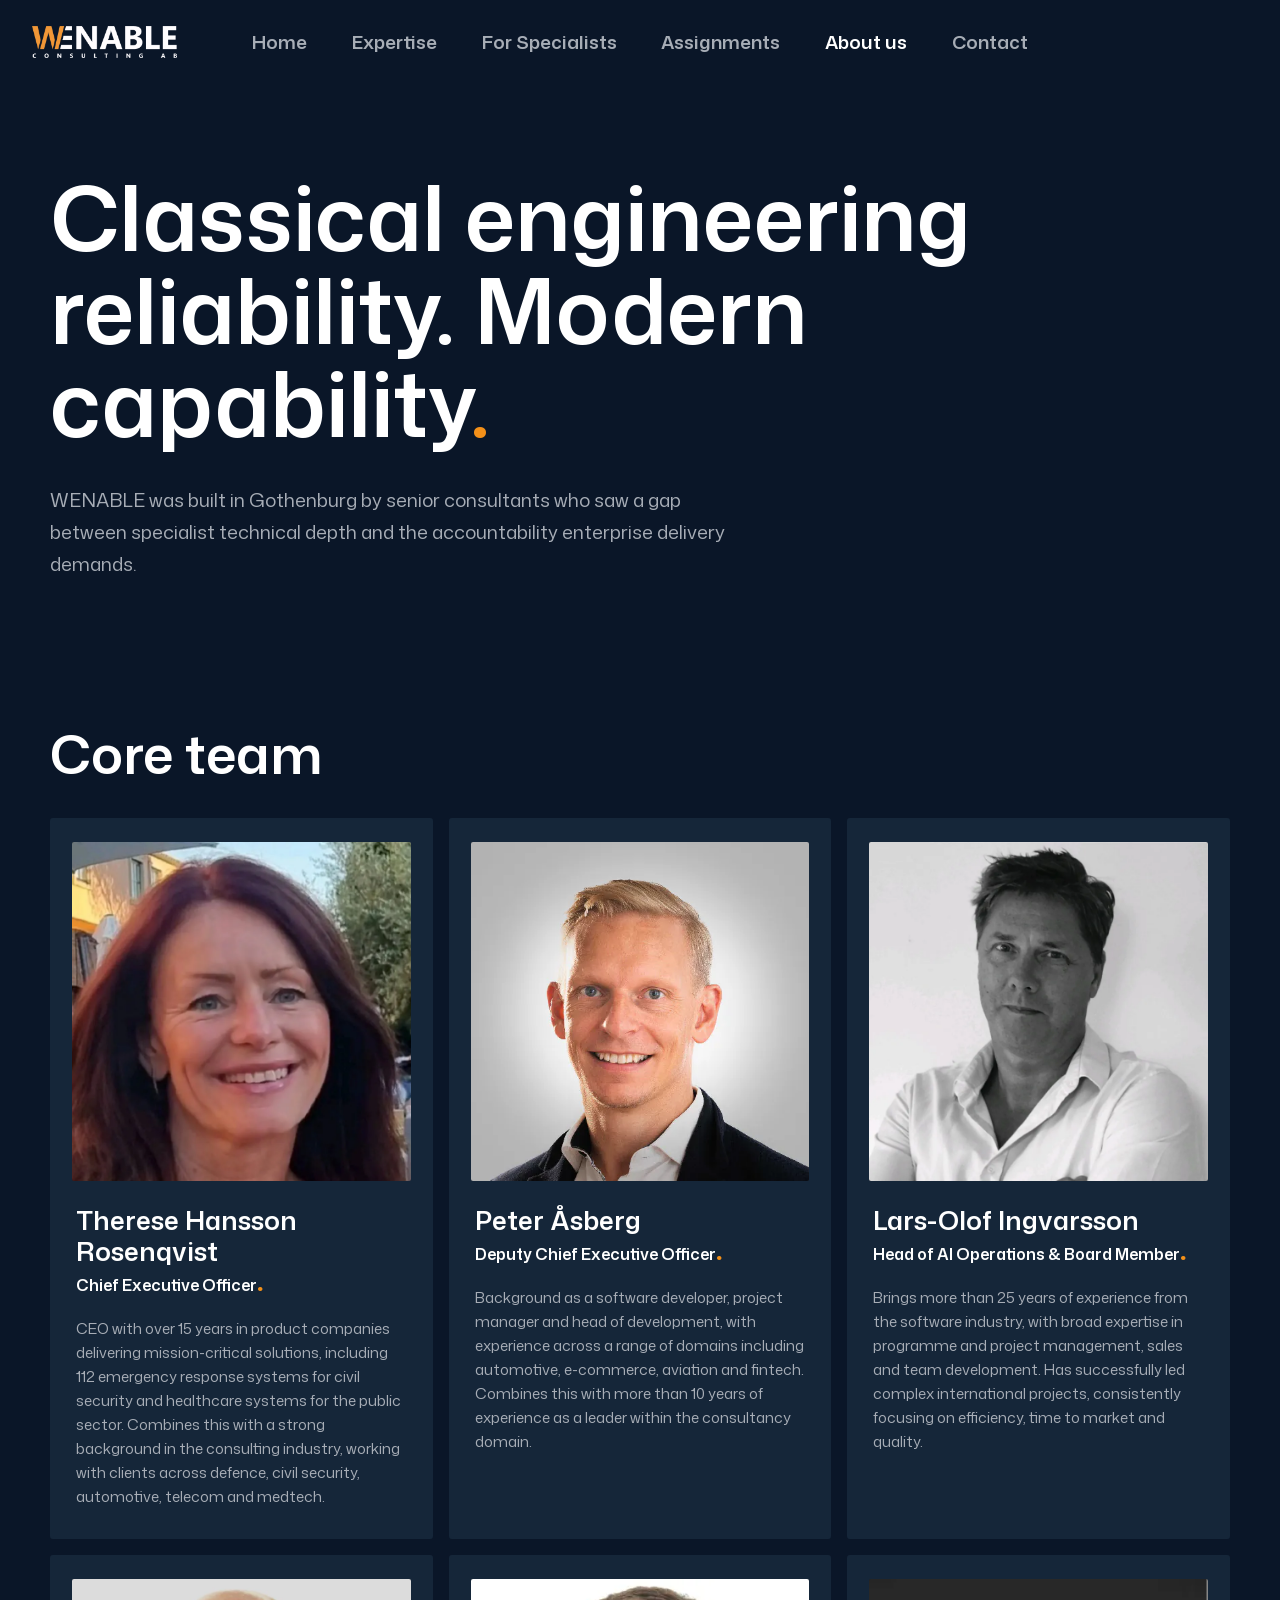
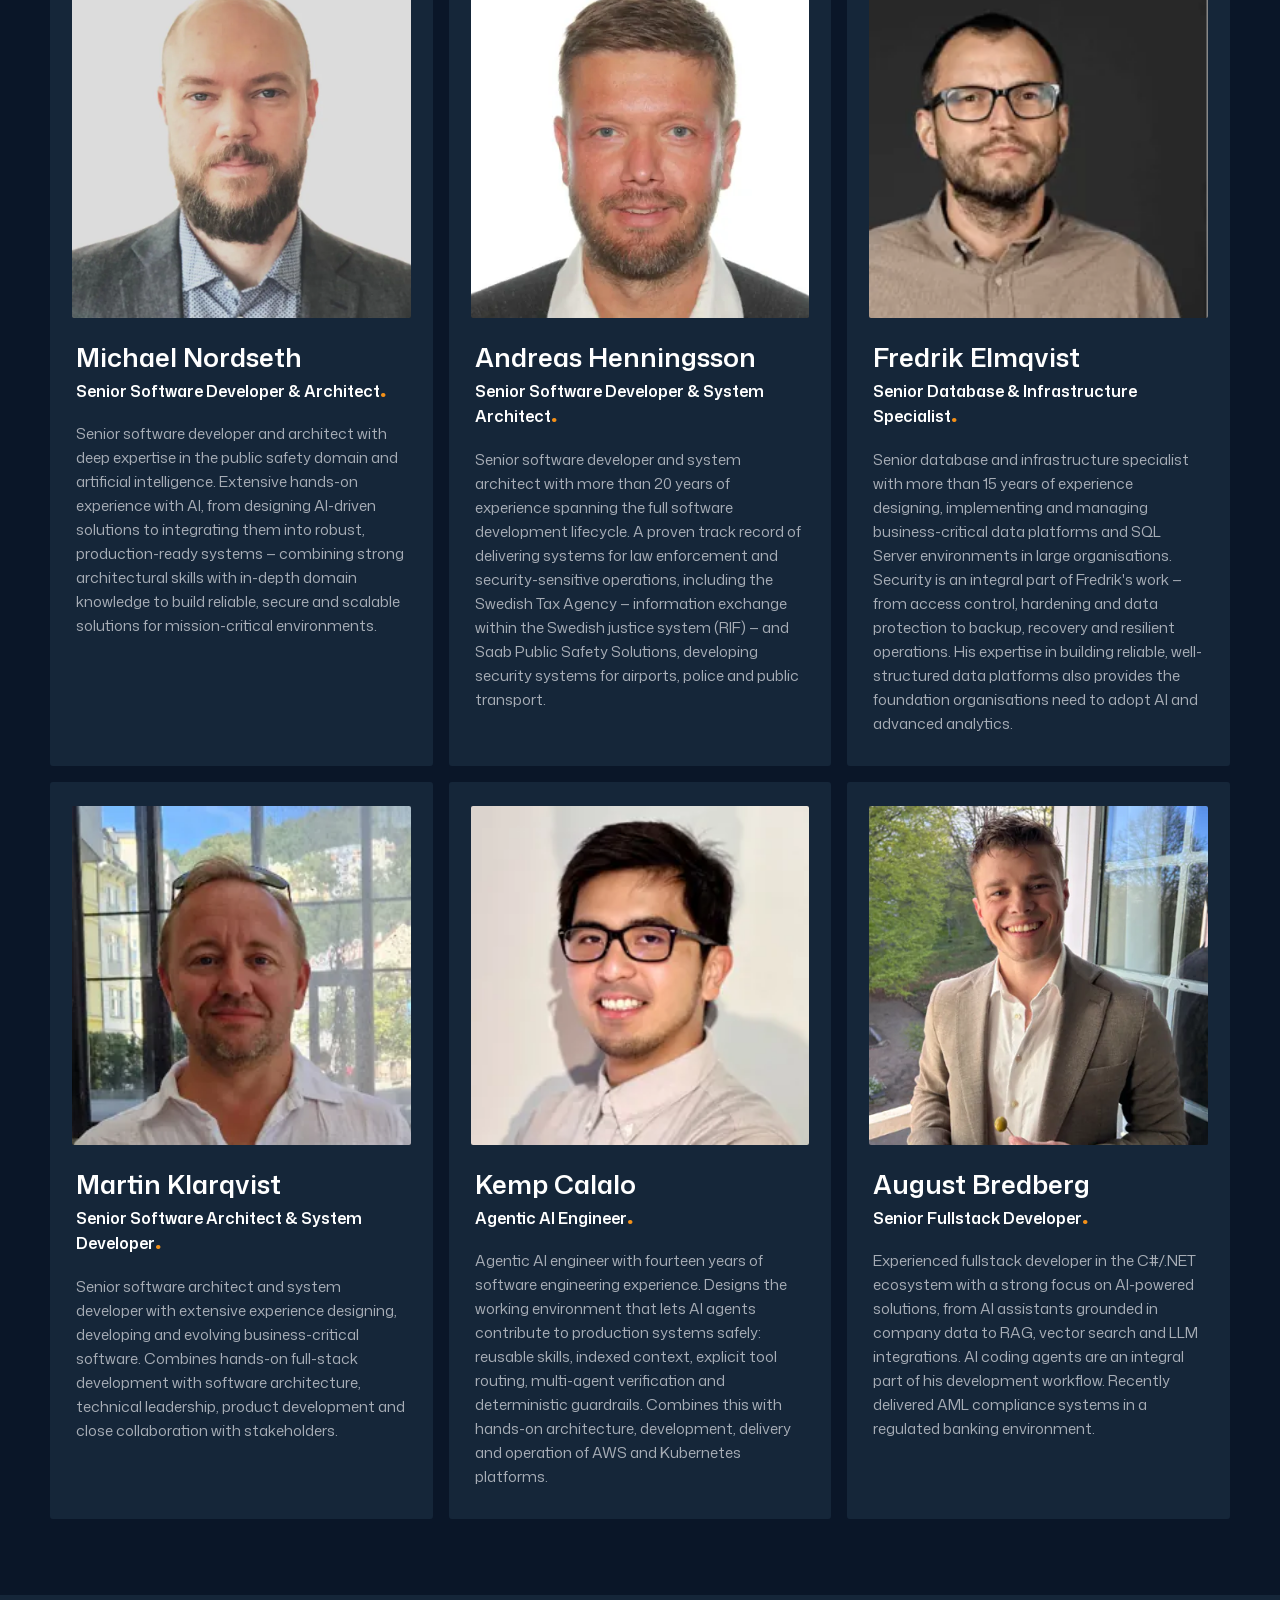
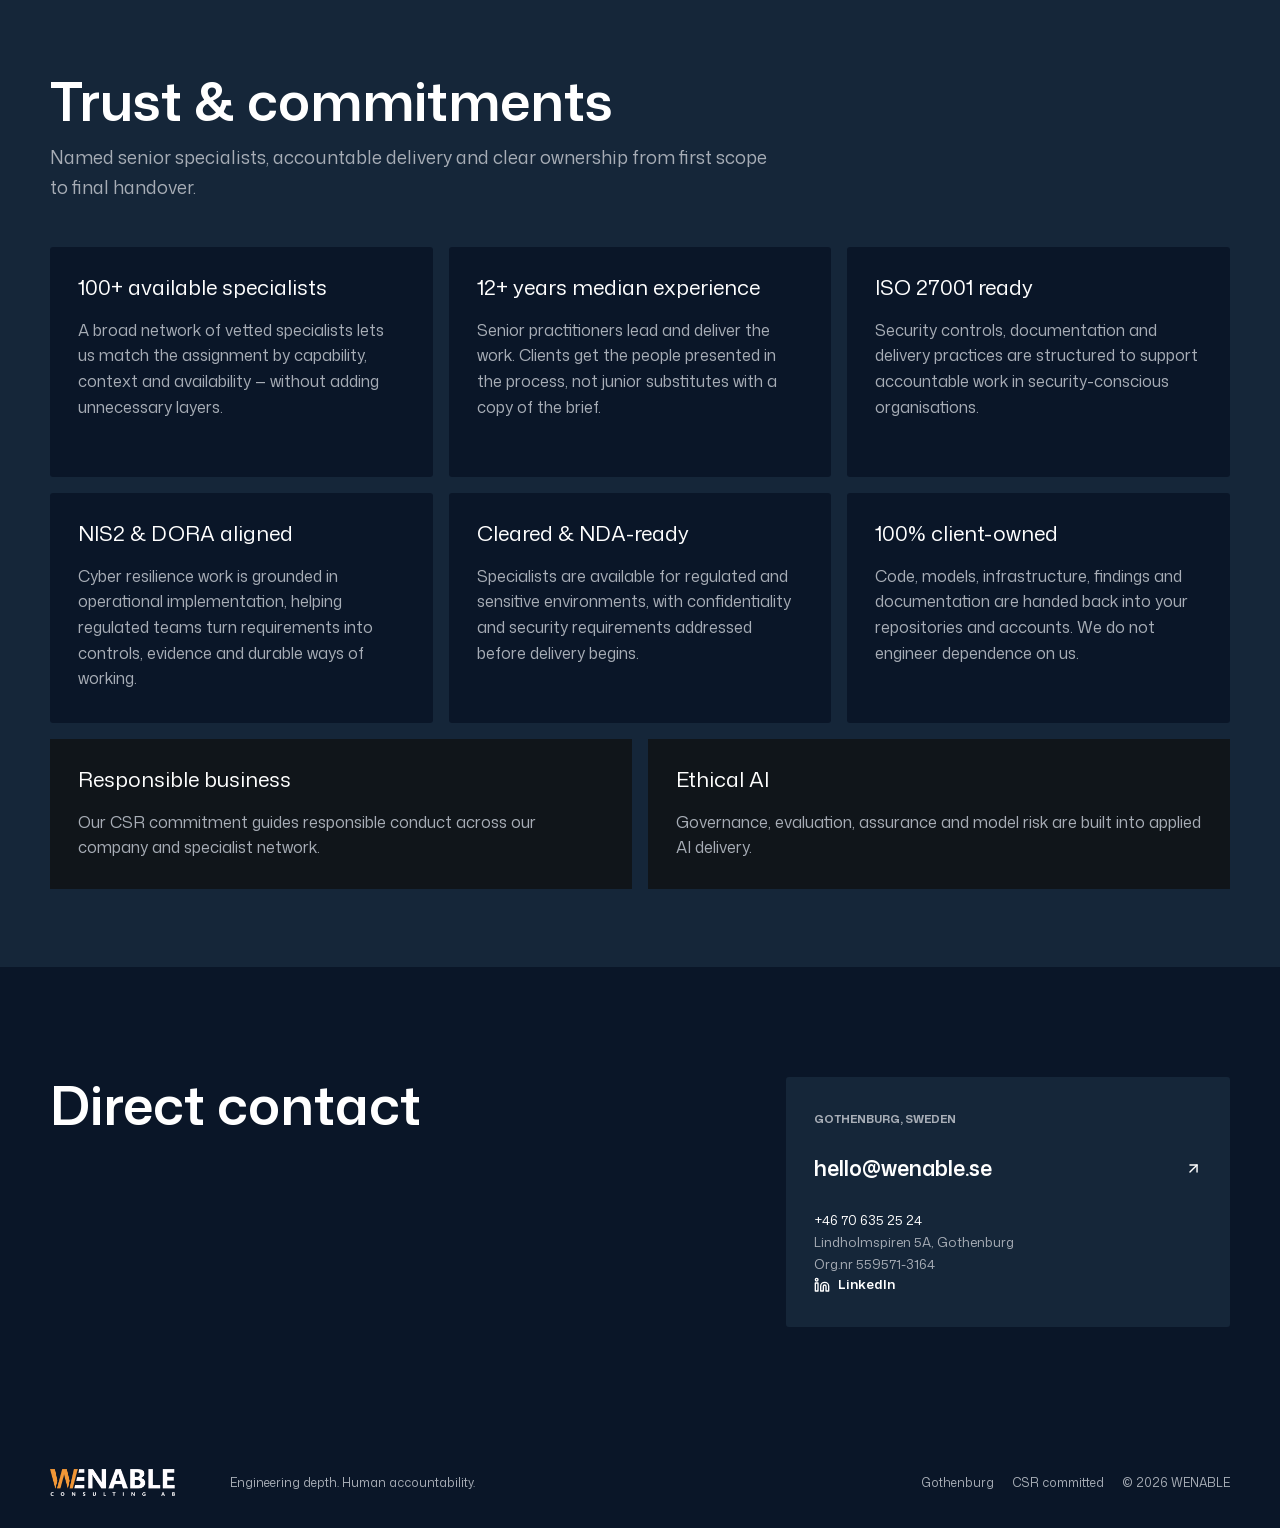
==== about.html @ 496cb8f1 "Ny design (v2): statisk HTML/CSS portad från Lovable Bygg om Lovable-designen (TanStack/React) som r" ====
<!doctype html>
<html lang="en">
  <head>
    <meta charset="utf-8" />
    <meta name="viewport" content="width=device-width, initial-scale=1" />
    <meta
      http-equiv="Content-Security-Policy"
      content="default-src 'self'; script-src 'none'; style-src 'self'; img-src 'self' data:; font-src 'self'; object-src 'none'; base-uri 'self'; form-action 'self'"
    />
    <title>About us — WENABLE Consulting</title>
    <meta
      name="description"
      content="WENABLE bridges classical engineering reliability and modern AI capability from Gothenburg."
    />
    <meta name="author" content="WENABLE Consulting" />
    <link rel="canonical" href="https://wenable.se/about.html" />
    <meta property="og:title" content="About WENABLE Consulting" />
    <meta
      property="og:description"
      content="Senior engineering backgrounds, accountable delivery and Gothenburg roots."
    />
    <meta property="og:type" content="website" />
    <meta property="og:url" content="https://wenable.se/about.html" />
    <meta property="og:image" content="https://wenable.se/assets/img/og-image.png" />
    <meta property="og:image:width" content="1200" />
    <meta property="og:image:height" content="630" />
    <meta property="og:image:alt" content="WENABLE Consulting AB logo" />
    <meta name="twitter:card" content="summary_large_image" />
    <link rel="icon" href="favicon.ico" sizes="any" />
    <link rel="icon" type="image/png" sizes="32x32" href="assets/favicon/favicon-32x32.png" />
    <link rel="icon" type="image/png" sizes="16x16" href="assets/favicon/favicon-16x16.png" />
    <link rel="apple-touch-icon" href="assets/favicon/apple-touch-icon.png" />
    <link rel="manifest" href="assets/favicon/site.webmanifest" />
    <link rel="stylesheet" href="assets/v2.css" />
  </head>
  <body>
    <header class="site-header">
      <div class="site-header-inner">
        <a href="index.html" class="brand-link" aria-label="WENABLE home">
          <img src="assets/img/wenablelogo.webp" alt="WENABLE Consulting" class="brand-logo-full" />
          <img
            src="assets/img/wenable-mark.webp"
            alt="WENABLE Consulting"
            class="brand-logo-mark"
          />
        </a>
        <nav class="desktop-nav" aria-label="Primary navigation">
          <a class="nav-link" href="index.html">Home</a>
          <a class="nav-link" href="expertise.html">Expertise</a>
          <a class="nav-link" href="for-specialists.html">For Specialists</a>
          <a class="nav-link" href="assignments.html">Assignments</a>
          <a class="nav-link active" href="about.html" aria-current="page">About us</a>
          <a class="nav-link" href="#contact">Contact</a>
        </nav>
        <button class="menu-button" type="button" popovertarget="mobile-nav" aria-label="Menu">
          <svg class="i i-open" width="24" height="24" aria-hidden="true">
            <use href="assets/icons.svg#menu" /></svg
          ><svg class="i i-close" width="24" height="24" aria-hidden="true">
            <use href="assets/icons.svg#x" />
          </svg>
        </button>
      </div>
      <nav id="mobile-nav" class="mobile-nav" popover aria-label="Mobile navigation">
        <a href="index.html">Home</a>
        <a href="expertise.html">Expertise</a>
        <a href="for-specialists.html">For Specialists</a>
        <a href="assignments.html">Assignments</a>
        <a href="about.html" aria-current="page">About us</a>
        <a href="#contact">Contact</a>
      </nav>
    </header>
    <main>
      <section class="page-intro section-shell">
        <div class="title-wrap">
          <h1>
            Classical engineering reliability. Modern capability<span class="page-title-period"
              >.</span
            >
          </h1>
        </div>
        <div class="intro-copy">
          <p>
            WENABLE was built in Gothenburg by senior consultants who saw a gap between specialist
            technical depth and the accountability enterprise delivery demands.
          </p>
        </div>
      </section>
      <section class="section-shell content-section">
        <div class="section-heading">
          <div class="title-wrap"><h2>Core team</h2></div>
        </div>
        <div class="team-grid">
          <article class="team-card profile-card">
            <img
              class="profile-photo"
              src="assets/img/team/therese.webp"
              alt="Portrait of Therese Hansson Rosenqvist"
              loading="lazy"
            />
            <h3>Therese Hansson Rosenqvist</h3>
            <p class="profile-title">
              Chief Executive Officer<span class="profile-title-period" aria-hidden="true">.</span>
            </p>
            <p class="profile-bio">
              CEO with over 15 years in product companies delivering mission-critical solutions,
              including 112 emergency response systems for civil security and healthcare systems for
              the public sector. Combines this with a strong background in the consulting industry,
              working with clients across defence, civil security, automotive, telecom and medtech.
            </p>
          </article>
          <article class="team-card profile-card">
            <img
              class="profile-photo"
              src="assets/img/team/peter.webp"
              alt="Portrait of Peter Åsberg"
              loading="lazy"
            />
            <h3>Peter Åsberg</h3>
            <p class="profile-title">
              Deputy Chief Executive Officer<span class="profile-title-period" aria-hidden="true"
                >.</span
              >
            </p>
            <p class="profile-bio">
              Background as a software developer, project manager and head of development, with
              experience across a range of domains including automotive, e-commerce, aviation and
              fintech. Combines this with more than 10 years of experience as a leader within the
              consultancy domain.
            </p>
          </article>
          <article class="team-card profile-card">
            <img
              class="profile-photo"
              src="assets/img/team/lars-olof.webp"
              alt="Portrait of Lars-Olof Ingvarsson"
              loading="lazy"
            />
            <h3>Lars-Olof Ingvarsson</h3>
            <p class="profile-title">
              Head of AI Operations &amp; Board Member<span
                class="profile-title-period"
                aria-hidden="true"
                >.</span
              >
            </p>
            <p class="profile-bio">
              Brings more than 25 years of experience from the software industry, with broad
              expertise in programme and project management, sales and team development. Has
              successfully led complex international projects, consistently focusing on efficiency,
              time to market and quality.
            </p>
          </article>
          <article class="team-card profile-card">
            <img
              class="profile-photo"
              src="assets/img/team/michael.webp"
              alt="Portrait of Michael Nordseth"
              loading="lazy"
            />
            <h3>Michael Nordseth</h3>
            <p class="profile-title">
              Senior Software Developer &amp; Architect<span
                class="profile-title-period"
                aria-hidden="true"
                >.</span
              >
            </p>
            <p class="profile-bio">
              Senior software developer and architect with deep expertise in the public safety
              domain and artificial intelligence. Extensive hands-on experience with AI, from
              designing AI-driven solutions to integrating them into robust, production-ready
              systems — combining strong architectural skills with in-depth domain knowledge to
              build reliable, secure and scalable solutions for mission-critical environments.
            </p>
          </article>
          <article class="team-card profile-card">
            <img
              class="profile-photo"
              src="assets/img/team/andreas.webp"
              alt="Portrait of Andreas Henningsson"
              loading="lazy"
            />
            <h3>Andreas Henningsson</h3>
            <p class="profile-title">
              Senior Software Developer &amp; System Architect<span
                class="profile-title-period"
                aria-hidden="true"
                >.</span
              >
            </p>
            <p class="profile-bio">
              Senior software developer and system architect with more than 20 years of experience
              spanning the full software development lifecycle. A proven track record of delivering
              systems for law enforcement and security-sensitive operations, including the Swedish
              Tax Agency — information exchange within the Swedish justice system (RIF) — and Saab
              Public Safety Solutions, developing security systems for airports, police and public
              transport.
            </p>
          </article>
          <article class="team-card profile-card">
            <img
              class="profile-photo"
              src="assets/img/team/fredrik.webp"
              alt="Portrait of Fredrik Elmqvist"
              loading="lazy"
            />
            <h3>Fredrik Elmqvist</h3>
            <p class="profile-title">
              Senior Database &amp; Infrastructure Specialist<span
                class="profile-title-period"
                aria-hidden="true"
                >.</span
              >
            </p>
            <p class="profile-bio">
              Senior database and infrastructure specialist with more than 15 years of experience
              designing, implementing and managing business-critical data platforms and SQL Server
              environments in large organisations. Security is an integral part of Fredrik's work —
              from access control, hardening and data protection to backup, recovery and resilient
              operations. His expertise in building reliable, well-structured data platforms also
              provides the foundation organisations need to adopt AI and advanced analytics.
            </p>
          </article>
          <article class="team-card profile-card">
            <img
              class="profile-photo"
              src="assets/img/team/martin.webp"
              alt="Portrait of Martin Klarqvist"
              loading="lazy"
            />
            <h3>Martin Klarqvist</h3>
            <p class="profile-title">
              Senior Software Architect &amp; System Developer<span
                class="profile-title-period"
                aria-hidden="true"
                >.</span
              >
            </p>
            <p class="profile-bio">
              Senior software architect and system developer with extensive experience designing,
              developing and evolving business-critical software. Combines hands-on full-stack
              development with software architecture, technical leadership, product development and
              close collaboration with stakeholders.
            </p>
          </article>
          <article class="team-card profile-card">
            <img
              class="profile-photo"
              src="assets/img/team/kemp.webp"
              alt="Portrait of Kemp Calalo"
              loading="lazy"
            />
            <h3>Kemp Calalo</h3>
            <p class="profile-title">
              Agentic AI Engineer<span class="profile-title-period" aria-hidden="true">.</span>
            </p>
            <p class="profile-bio">
              Agentic AI engineer with fourteen years of software engineering experience. Designs
              the working environment that lets AI agents contribute to production systems safely:
              reusable skills, indexed context, explicit tool routing, multi-agent verification and
              deterministic guardrails. Combines this with hands-on architecture, development,
              delivery and operation of AWS and Kubernetes platforms.
            </p>
          </article>
          <article class="team-card profile-card">
            <img
              class="profile-photo"
              src="assets/img/team/august.webp"
              alt="Portrait of August Bredberg"
              loading="lazy"
            />
            <h3>August Bredberg</h3>
            <p class="profile-title">
              Senior Fullstack Developer<span class="profile-title-period" aria-hidden="true"
                >.</span
              >
            </p>
            <p class="profile-bio">
              Experienced fullstack developer in the C#/.NET ecosystem with a strong focus on
              AI-powered solutions, from AI assistants grounded in company data to RAG, vector
              search and LLM integrations. AI coding agents are an integral part of his development
              workflow. Recently delivered AML compliance systems in a regulated banking
              environment.
            </p>
          </article>
        </div>
      </section>
      <section id="trust" class="governance-band">
        <div class="section-shell">
          <div class="section-heading">
            <div class="title-wrap"><h2>Trust &amp; commitments</h2></div>
          </div>
          <p class="trust-intro">
            Named senior specialists, accountable delivery and clear ownership from first scope to
            final handover.
          </p>
          <div class="governance-grid trust-grid">
            <article>
              <h3>100+ available specialists</h3>
              <p>
                A broad network of vetted specialists lets us match the assignment by capability,
                context and availability — without adding unnecessary layers.
              </p>
            </article>
            <article>
              <h3>12+ years median experience</h3>
              <p>
                Senior practitioners lead and deliver the work. Clients get the people presented in
                the process, not junior substitutes with a copy of the brief.
              </p>
            </article>
            <article>
              <h3>ISO 27001 ready</h3>
              <p>
                Security controls, documentation and delivery practices are structured to support
                accountable work in security-conscious organisations.
              </p>
            </article>
            <article>
              <h3>NIS2 &amp; DORA aligned</h3>
              <p>
                Cyber resilience work is grounded in operational implementation, helping regulated
                teams turn requirements into controls, evidence and durable ways of working.
              </p>
            </article>
            <article>
              <h3>Cleared &amp; NDA-ready</h3>
              <p>
                Specialists are available for regulated and sensitive environments, with
                confidentiality and security requirements addressed before delivery begins.
              </p>
            </article>
            <article>
              <h3>100% client-owned</h3>
              <p>
                Code, models, infrastructure, findings and documentation are handed back into your
                repositories and accounts. We do not engineer dependence on us.
              </p>
            </article>
          </div>
          <div class="commitment-strip">
            <div>
              <h3>Responsible business</h3>
              <p>
                Our CSR commitment guides responsible conduct across our company and specialist
                network.
              </p>
            </div>
            <div>
              <h3>Ethical AI</h3>
              <p>
                Governance, evaluation, assurance and model risk are built into applied AI delivery.
              </p>
            </div>
          </div>
        </div>
      </section>
    </main>
    <section id="contact" class="contact-section">
      <div class="section-shell contact-grid">
        <div><h2>Direct contact</h2></div>
        <div class="contact-card">
          <span>Gothenburg, Sweden</span>
          <a href="mailto:hello@wenable.se"
            >hello@wenable.se
            <svg class="i" width="17" height="17" aria-hidden="true">
              <use href="assets/icons.svg#arrow-up-right" /></svg
          ></a>
          <p class="contact-meta">
            <a href="tel:+46706352524">+46 70 635 25 24</a><br />Lindholmspiren 5A, Gothenburg<br />Org.nr
            559571-3164
          </p>
          <a
            class="linkedin-link"
            href="https://www.linkedin.com/company/wenable-consulting-ab/"
            target="_blank"
            rel="noreferrer"
            ><svg class="i" width="16" height="16" aria-hidden="true">
              <use href="assets/icons.svg#linkedin" />
            </svg>
            LinkedIn</a
          >
        </div>
      </div>
    </section>
    <footer class="site-footer">
      <div class="section-shell footer-inner">
        <img src="assets/img/wenablelogo.webp" alt="WENABLE Consulting" />
        <p>Engineering depth. Human accountability.</p>
        <div><span>Gothenburg</span><span>CSR committed</span><span>© 2026 WENABLE</span></div>
      </div>
    </footer>
  </body>
</html>
---- assets/v2.css ----
/* WENABLE v2 — static port of the Lovable design.
   Plain CSS, no build step. Interactive parts use HTML (details, radio, popover)
   and CSS (keyframes, scroll-driven animations) instead of JavaScript. */

/* Self-hosted Mona Sans: the same files Google Fonts serves (monasans v4), so text renders
   exactly as in the Lovable version. Licence: assets/fonts/OFL.txt (SIL Open Font License 1.1). */
@font-face {
  font-family: "Mona Sans";
  src: url("fonts/mona-sans-latin-ext.woff2") format("woff2");
  font-weight: 400 700;
  font-style: normal;
  font-stretch: 100%;
  font-display: swap;
  unicode-range: U+0100-02BA, U+02BD-02C5, U+02C7-02CC, U+02CE-02D7, U+02DD-02FF, U+0304, U+0308, U+0329, U+1D00-1DBF, U+1E00-1E9F, U+1EF2-1EFF, U+2020, U+20A0-20AB, U+20AD-20C4, U+2113, U+2C60-2C7F, U+A720-A7FF;
}
@font-face {
  font-family: "Mona Sans";
  src: url("fonts/mona-sans-latin.woff2") format("woff2");
  font-weight: 400 700;
  font-style: normal;
  font-stretch: 100%;
  font-display: swap;
  unicode-range: U+0000-00FF, U+0131, U+0152-0153, U+02BB-02BC, U+02C6, U+02DA, U+02DC, U+0304, U+0308, U+0329, U+2000-206F, U+20AC, U+2122, U+2191, U+2193, U+2212, U+2215, U+FEFF, U+FFFD;
}

:root {
  --font-sans: "Mona Sans", ui-sans-serif, system-ui, -apple-system, "Segoe UI", Roboto, sans-serif;
  interpolate-size: allow-keywords;
}

/* Minimal reset (replaces Tailwind preflight, which the original CSS assumed). */
*,
*::before,
*::after {
  margin: 0;
  padding: 0;
  border: 0 solid;
}
img,
svg {
  display: block;
  max-width: 100%;
}
img {
  height: auto;
}
ol,
ul {
  list-style: none;
}
h1,
h2,
h3,
h4,
h5,
h6 {
  font-size: inherit;
  font-weight: inherit;
}
button,
input {
  font: inherit;
  color: inherit;
  background: transparent;
}
button,
label,
summary {
  cursor: pointer;
}
html {
  line-height: 1.5;
  -webkit-text-size-adjust: 100%;
}
:root {
  --background: #0a1628;
  --foreground: oklch(1 0 0);
  --card: #152639;
  --primary: #f39019;
  --primary-foreground: oklch(0.19 0.014 258);
  --secondary: #10151a;
  --muted: oklch(0.245 0.016 255);
  --muted-foreground: oklch(0.746 0.014 257);
  --accent: #f39019;
  --hero-blue-base: #040d1b;
  --hero-blue-mid: #081426;
  --hero-blue-deep: #061020;
  --border: transparent;
}

* {
  box-sizing: border-box;
  border-color: transparent;
}
html {
  scroll-behavior: smooth;
  background: var(--background);
}
body {
  margin: 0;
  background: var(--background);
  color: var(--foreground);
  font-family: var(--font-sans);
  letter-spacing: 0;
}
a {
  color: inherit;
  text-decoration: none;
}
button {
  font: inherit;
}
::selection {
  background: var(--accent);
  color: var(--primary-foreground);
}
.section-shell {
  width: min(1180px, calc(100% - 40px));
  margin-inline: auto;
}
.site-header {
  position: fixed;
  z-index: 50;
  top: 0;
  left: 0;
  right: 0;
  background: var(--background);
  border: 0;
}
.site-header-inner {
  width: 100%;
  height: 84px;
  margin: auto;
  display: grid;
  grid-template-columns: 170px 1fr 170px;
  align-items: center;
  padding-inline: 32px;
  background: transparent;
  border: 0;
  border-radius: 0;
  box-shadow: none;
}
.brand-link img {
  display: block;
}
.brand-link .brand-logo-full {
  width: 145px;
}
.brand-link .brand-logo-mark {
  display: none;
  width: 44px;
}
.desktop-nav {
  display: flex;
  align-items: center;
  justify-content: center;
  gap: clamp(22px, 3.5vw, 48px);
}
.nav-link {
  padding: 18px 0 16px;
  color: var(--muted-foreground);
  font-weight: 600;
  font-size: 18.5px;
  border: 0;
  transition: color 160ms ease;
}
.nav-link:hover,
.nav-link.active {
  color: var(--foreground);
}
.menu-button {
  display: none;
  justify-self: end;
  color: var(--foreground);
  background: transparent;
  border: 0;
  padding: 8px;
}
.mobile-nav {
  display: none;
}
.hero {
  min-height: 720px;
  height: min(84vh, 900px);
  position: relative;
  display: flex;
  align-items: center;
  overflow: hidden;
  padding-top: 74px;
}
.hero-background {
  position: absolute;
  inset: 0;
  width: 100%;
  height: 100%;
  object-fit: cover;
  object-position: center;
}
.hero-shade {
  position: absolute;
  inset: 0;
  background:
    linear-gradient(
      90deg,
      color-mix(in oklab, var(--background) 90%, transparent) 0%,
      color-mix(in oklab, var(--background) 63%, transparent) 46%,
      color-mix(in oklab, var(--background) 18%, transparent) 100%
    ),
    linear-gradient(0deg, color-mix(in oklab, var(--background) 58%, transparent), transparent 55%);
}
.hero-content {
  position: relative;
  z-index: 2;
  padding-top: 30px;
}
.hero-kicker,
.eyebrow {
  color: var(--accent);
  text-transform: uppercase;
  font-size: 12px;
  line-height: 1.4;
  font-weight: 700;
  letter-spacing: 0.12em;
}
.hero-title {
  margin: 18px 0 20px;
  max-width: 940px;
  min-height: 1.15em;
  font-size: clamp(52px, 7.2vw, 108px);
  line-height: 0.98;
  letter-spacing: 0;
  font-weight: 600;
  text-wrap: balance;
}
.text-accent {
  color: var(--accent);
}
.hero-lead {
  width: min(600px, 100%);
  color: var(--muted-foreground);
  font-size: 18px;
  line-height: 1.6;
}
.hero-actions {
  display: flex;
  flex-wrap: wrap;
  gap: 12px;
  margin-top: 34px;
}
.action-link {
  min-height: 44px;
  display: inline-flex;
  align-items: center;
  justify-content: center;
  gap: 9px;
  padding: 11px 18px;
  border: 0;
  border-radius: 3px;
  background: var(--card);
  font-weight: 600;
  font-size: 14px;
  transition:
    background 160ms ease,
    transform 160ms ease;
}
.action-link:hover {
  background: var(--secondary);
  transform: translateY(-1px);
}
.action-link.primary {
  color: var(--primary-foreground);
  background: var(--primary);
}
.action-link.primary:hover {
  background: color-mix(in oklab, var(--primary) 88%, var(--foreground));
}
.trust-bar {
  background: var(--card);
  border: 0;
}
.trust-inner {
  min-height: 52px;
  display: flex;
  flex-wrap: wrap;
  gap: 12px;
  align-items: center;
  justify-content: center;
  color: var(--muted-foreground);
  font-size: 12px;
  font-weight: 600;
  text-transform: uppercase;
}
.trust-inner i {
  width: 3px;
  height: 3px;
  background: var(--accent);
}
.trust-inner a {
  margin-left: 18px;
  display: inline-flex;
  align-items: center;
  gap: 5px;
  color: var(--foreground);
  text-decoration: underline;
  text-underline-offset: 3px;
}
.content-section {
  padding-block: 76px;
}
.section-heading {
  display: block;
  margin-bottom: 36px;
}
.section-heading h2,
.page-intro h1,
.contact-section h2,
.specialist-banner h2 {
  margin: 0;
  font-size: clamp(34px, 4.2vw, 62px);
  line-height: 1.04;
  font-weight: 600;
  letter-spacing: 0;
  text-wrap: balance;
}
.title-wrap {
  position: relative;
  display: inline-block;
}
.page-title-period {
  color: var(--accent);
}
.expertise-matrix {
  padding-top: 92px;
}
.expertise-matrix .section-heading {
  margin: 0 0 36px 10px;
}
.expertise-matrix .section-heading h2,
.adjacent-heading {
  font-size: 38px;
  line-height: 1.1;
}
.practice-grid {
  display: grid;
  gap: 62px;
}
.practice-card {
  display: grid;
  grid-template-columns: 1.18fr 0.82fr;
  min-height: 354px;
  background: var(--card);
  border: 0;
  border-radius: 3px;
  overflow: hidden;
}
.practice-card-2 {
  grid-template-columns: 0.82fr 1.18fr;
}
.practice-card-2 .practice-title {
  order: 2;
  align-items: flex-end;
  text-align: right;
}
.practice-card-2 img {
  order: 1;
}
.practice-title {
  display: flex;
  flex-direction: column;
  align-items: flex-start;
  padding: 38px 36px;
}
.practice-card img {
  width: 100%;
  height: 100%;
  min-height: 354px;
  object-fit: cover;
  display: block;
}
.work-copy > span,
.assignment-detail > span,
.notes-grid article > span {
  color: var(--accent);
  font-size: 11px;
  font-weight: 700;
  text-transform: uppercase;
  letter-spacing: 0.1em;
}
.practice-card h3 {
  max-width: 480px;
  margin: 0;
  font-size: 26px;
  line-height: 1.15;
}
.practice-title p {
  margin: 16px 0 0;
  max-width: 520px;
  font-size: 15px;
}
.practice-title ul {
  display: grid;
  gap: 9px;
  margin: 22px 0 0;
  padding: 0;
  list-style: none;
}
.practice-title li {
  color: var(--muted-foreground);
  font-size: 14px;
  line-height: 1.45;
}
.practice-card p,
.adjacent-grid p,
.steps-grid p,
.value-grid p,
.notes-grid p,
.team-card p,
.governance-grid p {
  color: var(--muted-foreground);
  line-height: 1.6;
}
.adjacent-heading {
  margin: 126px 0 40px 10px;
  font-weight: 600;
}
.adjacent-grid {
  display: grid;
  grid-template-columns: repeat(auto-fit, minmax(200px, 1fr));
  gap: 20px;
  background: transparent;
  border: 0;
}
.adjacent-grid article {
  display: flex;
  flex-direction: column;
  min-height: 390px;
  background: var(--card);
  padding: 34px 20px 28px;
  border: 0;
  border-radius: 3px;
}
.adjacent-grid h3 {
  margin: 0 0 24px;
  font-size: 21px;
  line-height: 1.15;
}
.adjacent-grid p {
  margin: 0;
  font-size: 15px;
}
.adjacent-grid ul {
  display: flex;
  flex-wrap: wrap;
  gap: 8px;
  margin: auto 0 0;
  padding: 30px 0 0;
  list-style: none;
}
.adjacent-grid li {
  padding: 7px 10px;
  background: color-mix(in oklab, var(--background) 76%, black);
  border: 0;
  border-radius: 2px;
  color: color-mix(in oklab, var(--foreground) 88%, var(--muted-foreground));
  font-size: 10px;
  line-height: 1;
  text-transform: uppercase;
}
.work-list {
  display: grid;
  gap: 16px;
}
.work-card {
  display: grid;
  grid-template-columns: 1.25fr 0.75fr;
  min-height: 390px;
  background: var(--card);
  border: 0;
  border-radius: 3px;
  overflow: hidden;
}
.work-copy {
  padding: 36px;
}
.work-copy h3 {
  font-size: 31px;
  max-width: 560px;
  margin: 0 0 30px;
}
.work-copy dl {
  display: grid;
  gap: 14px;
}
.work-copy dl div {
  display: grid;
  grid-template-columns: 115px 1fr;
  gap: 15px;
}
.work-copy dt {
  text-transform: uppercase;
  font-size: 10px;
  color: var(--muted-foreground);
  font-weight: 700;
  letter-spacing: 0.1em;
}
.work-copy dd {
  margin: 0;
  color: var(--muted-foreground);
  line-height: 1.5;
}
.work-image {
  width: 100%;
  height: 100%;
  min-height: 390px;
  object-fit: cover;
  display: block;
}
.work-actions {
  display: flex;
  justify-content: center;
  margin-top: 34px;
}
.work-actions button {
  cursor: pointer;
}
.faq-head {
  display: grid;
  grid-template-columns: 1.1fr 0.9fr;
  gap: 70px;
  align-items: start;
}
.faq-head h2 {
  margin: 0;
  max-width: 560px;
  font-size: clamp(34px, 4.2vw, 58px);
  line-height: 1.06;
  font-weight: 600;
  letter-spacing: 0;
  text-wrap: balance;
}
.faq-head p {
  margin: 14px 0 0;
  max-width: 620px;
  color: var(--muted-foreground);
  font-size: 16px;
  line-height: 1.65;
}
.faq-note {
  margin: 28px 0 0;
  color: var(--muted-foreground);
  font-size: 13px;
  line-height: 1.5;
}
.faq-list {
  margin-top: 64px;
}
.faq-item {
  border-top: 1px solid color-mix(in oklab, var(--foreground) 12%, transparent);
}
.faq-item:last-child {
  border-bottom: 1px solid color-mix(in oklab, var(--foreground) 12%, transparent);
}
.faq-question {
  width: 100%;
  display: flex;
  align-items: center;
  justify-content: space-between;
  gap: 28px;
  padding: 28px 2px;
  background: transparent;
  border: 0;
  color: var(--foreground);
  text-align: left;
  font-size: 19px;
  font-weight: 600;
  cursor: pointer;
  transition: color 160ms ease;
}
.faq-question:hover {
  color: var(--accent);
}
.faq-question:focus-visible {
  outline: 2px solid var(--foreground);
  outline-offset: -2px;
}
.faq-toggle {
  flex: none;
  display: grid;
  place-items: center;
  width: 28px;
  height: 28px;
  background: var(--primary);
  color: var(--primary-foreground);
  border-radius: 3px;
}
.faq-answer {
  display: grid;
  grid-template-rows: 0fr;
  opacity: 0;
  transition:
    grid-template-rows 320ms ease,
    opacity 220ms ease 20ms;
}
.faq-item[open] .faq-answer {
  grid-template-rows: 1fr;
  opacity: 1;
}
.faq-answer-inner {
  min-height: 0;
  overflow: hidden;
}
.faq-answer-inner p {
  margin: 0;
  padding: 0 64px 30px 2px;
  max-width: 780px;
  color: var(--muted-foreground);
  font-size: 15px;
  line-height: 1.65;
}
.how-we-work .section-heading {
  margin-bottom: 38px;
}
.work-steps {
  display: grid;
  grid-template-columns: repeat(3, minmax(0, 1fr));
  align-items: start;
  background: var(--card);
  border-radius: 4px;
  overflow: visible;
}
.work-step {
  display: block;
  white-space: normal;
  position: relative;
  width: 100%;
  min-height: 248px;
  padding: 36px 32px 32px;
  overflow: hidden;
  border: 0;
  border-radius: 0 0 4px 4px;
  background: var(--card);
  color: var(--foreground);
  text-align: left;
  cursor: pointer;
  transition:
    min-height 360ms ease,
    background 180ms ease;
}
.work-step:first-child {
  border-bottom-left-radius: 4px;
}
.work-step:last-child {
  border-bottom-right-radius: 4px;
}
.work-step-input:focus-visible + .work-step {
  outline: 2px solid var(--foreground);
  outline-offset: -4px;
}
.work-step-bar {
  position: absolute;
  top: 0;
  left: 0;
  width: 100%;
  height: 4px;
  background: var(--accent);
  opacity: 0;
  transform: scaleX(0);
  transform-origin: left;
  transition:
    opacity 180ms ease,
    transform 480ms cubic-bezier(0.34, 1.56, 0.64, 1);
}
.work-step:hover .work-step-bar,
.work-step-input:focus-visible + .work-step .work-step-bar {
  opacity: 1;
  transform: scaleX(0.3333);
}
.work-step-input:checked + .work-step {
  min-height: 410px;
}
.work-step-input:checked + .work-step .work-step-bar {
  opacity: 1;
  transform: scaleX(1);
}
.work-step-number {
  display: block;
  margin-bottom: 22px;
  color: var(--muted-foreground);
  font-size: 11px;
  font-weight: 700;
}
.work-step-title {
  display: block;
  margin-bottom: 14px;
  font-size: 26px;
  line-height: 1.15;
  font-weight: 600;
}
.work-step-summary {
  display: block;
  max-width: 290px;
  color: var(--muted-foreground);
  font-size: 15px;
  line-height: 1.55;
}
.work-step-detail {
  display: grid;
  grid-template-rows: 0fr;
  opacity: 0;
  transition:
    grid-template-rows 340ms ease,
    opacity 220ms ease 20ms;
}
.work-step-input:checked + .work-step .work-step-detail {
  grid-template-rows: 1fr;
  opacity: 1;
}
.work-step-copy {
  min-height: 0;
  overflow: hidden;
  padding-top: 26px;
  color: var(--foreground);
  font-size: 15px;
  line-height: 1.58;
}
.work-step-labels {
  display: flex;
  flex-wrap: wrap;
  gap: 7px;
  padding-top: 22px;
}
.work-step-labels > span {
  padding: 7px 9px;
  background: color-mix(in oklab, var(--background) 76%, black);
  color: color-mix(in oklab, var(--foreground) 88%, var(--muted-foreground));
  font-size: 10px;
  line-height: 1;
  text-transform: uppercase;
}
.choice-grid {
  display: grid;
  grid-template-columns: 1fr 1fr;
  gap: 16px;
  background: transparent;
  border: 0;
}
.choice-grid div {
  display: flex;
  gap: 14px;
  align-items: center;
  background: var(--card);
  padding: 24px;
  font-weight: 600;
}
.choice-grid svg {
  color: var(--accent);
}
.specialist-banner {
  position: relative;
  overflow: hidden;
  background: var(--card);
  border: 0;
  padding-block: 70px;
}
.banner-background {
  position: absolute;
  inset: 0;
  width: 100%;
  height: 100%;
  object-fit: cover;
  object-position: center;
}
.banner-shade {
  position: absolute;
  inset: 0;
  background: color-mix(in oklab, var(--background) 62%, transparent);
}
.specialist-banner .banner-inner {
  position: relative;
  z-index: 1;
}
.specialist-banner h2,
.specialist-banner .action-link {
  text-shadow: 0 1px 2px rgb(0 0 0 / 35%);
}
.banner-inner {
  display: flex;
  justify-content: space-between;
  align-items: end;
  gap: 30px;
}
.banner-inner h2 {
  font-size: clamp(34px, 4vw, 56px);
}
.banner-inner p:not(.eyebrow) {
  color: var(--muted-foreground);
}
.page-intro {
  padding-top: 170px;
  padding-bottom: 70px;
  border: 0;
}
.page-intro h1 {
  max-width: 950px;
  font-size: clamp(48px, 7vw, 92px);
}
.intro-copy {
  max-width: 700px;
  color: var(--muted-foreground);
  font-size: 19px;
  line-height: 1.7;
  margin: 34px 0 0;
}
.expertise-intro {
  padding-bottom: 80px;
}
.expertise-intro h1 {
  max-width: 950px;
}
.expertise-intro .intro-copy {
  max-width: 640px;
}
.value-grid {
  display: grid;
  grid-template-columns: repeat(3, 1fr);
  gap: 16px;
  background: transparent;
  border: 0;
}
.value-grid article {
  background: var(--card);
  padding: 28px;
  min-height: 230px;
}
.value-grid h3 {
  font-size: 20px;
  margin-top: 0;
}
.assignment-band,
.governance-band {
  padding-block: 78px;
  background: var(--card);
  border: 0;
}
.assignment-band {
  background:
    linear-gradient(180deg, rgba(4, 13, 27, 0.7) 0%, rgba(6, 16, 32, 0.58) 55%, rgba(4, 13, 27, 0.7) 100%),
    url("img/assignments-bg.webp") center 35% / cover no-repeat var(--card);
}
.assignment-board {
  align-items: start;
  display: grid;
  grid-template-columns: 0.8fr 1.2fr;
  min-height: 460px;
  gap: 16px;
  border: 0;
}
.assignment-list {
  min-height: 360px;
  border: 0;
  display: flex;
  flex-direction: column;
  gap: 8px;
}
.assignment-list .assignment-tab {
  display: block;
  white-space: normal;
  min-height: 112px;
  line-height: 1.5;
  overflow: hidden;
  position: relative;
  flex: 1;
  color: var(--foreground);
  background: color-mix(in oklab, var(--background) 50%, transparent);
  backdrop-filter: blur(6px);
  border: 0;
  border-radius: 3px;
  text-align: left;
  padding: 24px;
  cursor: pointer;
  font-weight: 600;
  transition: background 180ms ease;
}
.assignment-list .assignment-tab:last-child {
  border: 0;
}
.assignment-list .assignment-tab::before {
  content: "";
  position: absolute;
  inset: 0 0 auto;
  height: 4px;
  background: var(--accent);
  opacity: 0;
  transform: scaleX(0);
  transform-origin: left;
  transition: opacity 180ms ease, transform 480ms cubic-bezier(0.34, 1.56, 0.64, 1);
}
.assignment-list .assignment-tab:hover::before,
.assignment-list .assignment-tab:focus-visible::before {
  opacity: 1;
  transform: scaleX(0.3333);
}
.assignment-list .assignment-tab.is-active::before {
  opacity: 1;
  transform: scaleX(1);
}
.assignment-list .assignment-tab:focus-visible {
  outline: 2px solid var(--accent);
  outline-offset: -4px;
}
.assignment-see-all {
  display: flex;
  justify-content: flex-end;
  margin-top: 28px;
}
.assignment-preview-footer { padding-top: 22px; }
.assignment-preview-footer p { margin: 0 0 18px; color: var(--muted-foreground); }
.assignment-actions { display: flex; flex-wrap: wrap; gap: 16px; align-items: center; }
.assignment-example { display: block; margin-bottom: 18px; color: var(--muted-foreground); font-size: 12px; }
.assignment-full-brief { margin: 34px 0; }
.assignment-brief-section { padding: 24px 0; border-top: 1px solid var(--border); }
.assignment-full-brief h4 { margin: 0 0 14px; font-size: 19px; font-weight: 600; }
.assignment-full-brief p,
.assignment-full-brief li { color: var(--muted-foreground); line-height: 1.7; }
.assignment-full-brief p + p { margin-top: 14px; }
.assignment-full-brief ul { padding-left: 20px; margin: 0; }
.assignment-full-brief li + li { margin-top: 10px; }
.assignment-list .assignment-tab span {
  display: block;
  margin-bottom: 9px;
  color: var(--accent);
  font-size: 10px;
}
.assignment-detail {
  padding: 38px;
  background: color-mix(in oklab, var(--background) 50%, transparent);
  backdrop-filter: blur(6px);
}
.assignment-detail-content {
  animation: assignment-detail-in 300ms ease both;
}
@keyframes assignment-detail-in {
  from { opacity: 0; }
  to { opacity: 1; }
}
@media (prefers-reduced-motion: reduce) {
  .assignment-detail-content { animation: none; }
  .assignment-list .assignment-tab,
  .assignment-list .assignment-tab::before,
  .work-step,
  .work-step-bar { transition: none; }
}
.assignment-detail h3 {
  font-size: 30px;
  margin: 0 0 14px;
}
.assignment-detail-content > p {
  color: var(--muted-foreground);
  line-height: 1.65;
  max-width: 600px;
}
.assignment-detail dl {
  margin: 35px 0;
  display: grid;
  gap: 8px;
  background: transparent;
}
.assignment-detail dl div {
  display: grid;
  grid-template-columns: 110px 1fr;
  padding: 14px;
  background: color-mix(in oklab, var(--card) 62%, transparent);
}
.assignment-detail dt {
  color: var(--muted-foreground);
  font-size: 12px;
  text-transform: uppercase;
}
.assignment-detail dd {
  margin: 0;
}
.notes-grid,
.team-grid,
.governance-grid {
  display: grid;
  grid-template-columns: repeat(3, 1fr);
  gap: 16px;
}
.notes-grid article,
.team-card,
.governance-grid article {
  padding: 28px;
  background: var(--card);
  border: 0;
  border-radius: 3px;
}
.notes-grid h3 {
  font-size: 22px;
  min-height: 80px;
}
.notes-grid a {
  display: inline-flex;
  align-items: center;
  gap: 5px;
  margin-top: 12px;
  font-weight: 600;
  font-size: 13px;
  text-decoration: underline;
  text-underline-offset: 4px;
}
.profile-photo {
  display: block;
  width: 100%;
  aspect-ratio: 1 / 1;
  object-fit: cover;
  object-position: center top;
  border-radius: 2px;
  background: var(--muted);
}
.profile-card {
  padding: 24px 22px 30px;
}
.profile-card h3 {
  margin: 24px 4px 0;
  font-size: 26px;
  font-weight: 600;
  line-height: 1.2;
}
.profile-title {
  margin: 6px 4px 0 !important;
  color: var(--foreground) !important;
  font-size: 16px;
  font-weight: 600;
}
.profile-title-period {
  color: var(--accent);
  font-size: 30px;
  font-weight: 700;
  line-height: 0;
}
.profile-bio {
  margin: 18px 4px 0 !important;
  font-size: 15px;
}
.governance-grid {
  grid-template-columns: repeat(4, 1fr);
}
.governance-grid article {
  background: var(--background);
  min-height: 180px;
}
.trust-intro {
  max-width: 720px;
  margin: -22px 0 44px;
  color: var(--muted-foreground);
  font-size: 18px;
  line-height: 1.65;
}
.trust-grid {
  grid-template-columns: repeat(3, 1fr);
}
.trust-grid article {
  min-height: 230px;
}
.trust-grid h3,
.commitment-strip h3 {
  margin: 0 0 18px;
  font-size: 21px;
  line-height: 1.2;
}
.trust-grid p,
.commitment-strip p {
  margin: 0;
}
.commitment-strip {
  display: grid;
  grid-template-columns: repeat(2, 1fr);
  gap: 16px;
  margin-top: 16px;
}
.commitment-strip > div {
  padding: 28px;
  background: var(--secondary);
}
.commitment-strip p {
  color: var(--muted-foreground);
  line-height: 1.6;
}
.contact-section {
  padding-block: 110px;
}
.contact-grid {
  display: grid;
  grid-template-columns: 1.2fr 0.8fr;
  gap: 70px;
  align-items: start;
}
.contact-grid > div:first-child > p:last-child {
  color: var(--muted-foreground);
  max-width: 650px;
  font-size: 18px;
  line-height: 1.6;
}
.contact-card {
  padding: 28px;
  background: var(--card);
  border: 0;
  border-radius: 3px;
}
.contact-card > span {
  color: var(--muted-foreground);
  text-transform: uppercase;
  font-size: 11px;
  font-weight: 700;
}
.contact-card > a:not(.linkedin-link) {
  display: flex;
  justify-content: space-between;
  align-items: center;
  padding-block: 24px;
  font-size: 21px;
  font-weight: 600;
  border: 0;
}
.contact-card p {
  color: var(--muted-foreground);
  font-size: 13px;
  line-height: 1.6;
}
.linkedin-link {
  display: inline-flex;
  align-items: center;
  gap: 8px;
  font-size: 13px;
  font-weight: 600;
}
.site-footer {
  border: 0;
  padding-block: 32px;
}
.footer-inner {
  display: grid;
  grid-template-columns: 150px 1fr auto;
  align-items: center;
  gap: 30px;
  color: var(--muted-foreground);
  font-size: 12px;
}
.footer-inner img {
  width: 125px;
}
.footer-inner > div {
  display: flex;
  gap: 18px;
}
.scroll-reveal {
  opacity: 0;
  transform: translateY(14px);
  transition:
    opacity 620ms ease,
    transform 620ms ease;
}
.scroll-reveal.is-revealed {
  opacity: 1;
  transform: translateY(0);
}
.work-card-new {
  animation: work-card-reveal 520ms ease both;
}
@keyframes work-card-reveal {
  from {
    opacity: 0;
    transform: translateY(12px);
  }
  to {
    opacity: 1;
    transform: translateY(0);
  }
}
.status-page {
  min-height: 100vh;
  display: grid;
  place-content: center;
  justify-items: center;
  gap: 18px;
  text-align: center;
}
.status-page span {
  color: var(--accent);
  font-size: 70px;
  font-weight: 700;
}
.status-page a,
.status-page button {
  color: var(--primary-foreground);
  background: var(--primary);
  border: 0;
  border-radius: 3px;
  padding: 11px 18px;
}

@media (max-width: 860px) {
  .site-header-inner {
    grid-template-columns: 1fr auto;
    height: 64px;
    padding-inline: 18px;
  }
  .desktop-nav {
    display: none;
  }
  .menu-button {
    display: block;
  }
  .brand-link .brand-logo-full {
    display: none;
  }
  .brand-link .brand-logo-mark {
    display: block;
  }
  .mobile-nav {
    display: flex;
    flex-direction: column;
    padding: 8px 20px 22px;
    margin-top: 8px;
    background: var(--background);
    border: 0;
    border-radius: 0;
  }
  .mobile-nav a {
    padding: 14px 0;
    border: 0;
    font-weight: 600;
  }
  .hero {
    padding-top: 72px;
    min-height: 680px;
    height: 86svh;
    align-items: end;
  }
  .hero-background {
    object-position: 55% center;
  }
  .hero-shade {
    background: linear-gradient(
      0deg,
      var(--background) 4%,
      color-mix(in oklab, var(--background) 73%, transparent) 58%,
      color-mix(in oklab, var(--background) 45%, transparent)
    );
  }
  .hero-content {
    padding-bottom: 55px;
  }
  .hero-title {
    font-size: clamp(44px, 12vw, 70px);
  }
  .section-heading {
    grid-template-columns: 1fr;
    gap: 15px;
  }
  .section-heading .eyebrow {
    grid-row: auto;
  }
  .section-heading-simple > p {
    grid-column: 1;
  }
  .practice-grid,
  .work-card,
  .assignment-board,
  .contact-grid,
  .faq-head {
    grid-template-columns: 1fr;
  }
  .faq-head {
    gap: 20px;
  }
  .faq-head h2 {
    max-width: none;
  }
  .practice-card,
  .practice-card-2 {
    grid-template-columns: 1fr 1fr;
  }
  .adjacent-grid,
  .governance-grid {
    grid-template-columns: 1fr 1fr;
  }
  .value-grid,
  .notes-grid,
  .team-grid {
    grid-template-columns: 1fr 1fr;
  }
  .work-image {
    min-height: 280px;
    max-height: 420px;
  }
  .assignment-list {
    border: 0;
  }
  .banner-inner {
    align-items: start;
    flex-direction: column;
  }
  .footer-inner {
    grid-template-columns: 130px 1fr;
  }
  .footer-inner > div {
    grid-column: 1 / -1;
  }
}

@media (max-width: 560px) {
  .section-shell {
    width: min(100% - 28px, 1180px);
  }
  .site-header-inner {
    width: 100%;
  }
  .brand-logo-mark {
    width: 40px;
  }
  .hero {
    min-height: 700px;
  }
  .hero-background {
    object-position: 59% center;
  }
  .hero-kicker {
    font-size: 10px;
  }
  .hero-title {
    font-size: 46px;
    min-height: 2.05em;
  }
  .hero-lead {
    font-size: 15px;
  }
  .hero-actions {
    display: grid;
  }
  .action-link {
    width: 100%;
  }
  .trust-inner {
    justify-content: flex-start;
    padding-block: 15px;
  }
  .trust-inner i {
    display: none;
  }
  .trust-inner span {
    width: calc(50% - 6px);
    font-size: 9px;
  }
  .trust-inner a {
    margin-left: 0;
  }
  .content-section,
  .contact-section {
    padding-block: 56px;
  }
  .page-intro {
    padding-top: 130px;
    padding-bottom: 50px;
  }
  .page-intro h1 {
    font-size: 46px;
  }
  .intro-copy {
    font-size: 16px;
  }
  .expertise-intro {
    padding-bottom: 80px;
  }
  .section-heading h2,
  .contact-section h2,
  .specialist-banner h2 {
    font-size: 36px;
  }
  .practice-grid,
  .adjacent-grid,
  .choice-grid,
  .value-grid,
  .notes-grid,
  .team-grid,
  .governance-grid,
  .commitment-strip {
    grid-template-columns: 1fr;
  }
  .trust-intro {
    margin-top: -16px;
    font-size: 16px;
  }
  .trust-grid article {
    min-height: 0;
  }
  .expertise-matrix {
    padding-top: 72px;
  }
  .expertise-matrix .section-heading {
    margin-left: 0;
  }
  .expertise-matrix .section-heading h2,
  .adjacent-heading {
    font-size: 32px;
  }
  .practice-grid {
    gap: 24px;
  }
  .practice-card,
  .practice-card-2 {
    grid-template-columns: 1fr;
    min-height: 0;
  }
  .practice-card-2 .practice-title {
    order: 1;
    justify-content: flex-start;
    text-align: left;
  }
  .practice-card-2 img {
    order: 2;
  }
  .practice-title {
    min-height: 150px;
    padding: 24px;
  }
  .practice-card img {
    min-height: 0;
    aspect-ratio: 16 / 10;
  }
  .practice-card h3 {
    margin-top: 0;
  }
  .adjacent-heading {
    margin: 76px 0 28px;
  }
  .adjacent-grid article {
    min-height: 320px;
  }
  .work-steps {
    grid-template-columns: 1fr;
    overflow: hidden;
  }
  .work-step,
  .work-step-input:checked + .work-step {
    min-height: 0;
    padding: 28px 24px;
    border-radius: 0;
  }
  .work-step-summary {
    max-width: none;
  }
  .work-step-detail {
    grid-template-rows: 0fr;
  }
  .work-step-input:checked + .work-step .work-step-detail {
    grid-template-rows: 1fr;
  }
  .work-copy {
    padding: 24px;
  }
  .work-copy h3 {
    font-size: 25px;
  }
  .work-copy dl div {
    grid-template-columns: 1fr;
    gap: 4px;
  }
  .work-image {
    min-height: 0;
    aspect-ratio: 16 / 10;
  }
  .assignment-detail {
    padding: 24px;
  }
  .notes-grid h3 {
    min-height: 0;
  }
  .faq-list {
    margin-top: 40px;
  }
  .faq-question {
    padding: 20px 0;
    gap: 16px;
    font-size: 16px;
  }
  .faq-answer-inner p {
    padding-right: 8px;
  }
  .contact-card > a:not(.linkedin-link) {
    font-size: 17px;
  }
  .footer-inner {
    grid-template-columns: 1fr;
  }
  .footer-inner > div {
    grid-column: auto;
    flex-wrap: wrap;
  }
}

@media (prefers-reduced-motion: reduce) {
  html {
    scroll-behavior: auto;
  }
  .scroll-reveal,
  .scroll-reveal.is-revealed {
    opacity: 1;
    transform: none;
  }
  *,
  *::before,
  *::after {
    animation-duration: 0.01ms !important;
    animation-iteration-count: 1 !important;
    transition-duration: 0.01ms !important;
  }
}

/* Dark home hero and rising content panel */
.hero {
  height: 90svh;
  min-height: 650px;
  max-height: 900px;
  padding-top: 84px;
  display: grid;
  place-items: center;
  background: var(--hero-blue-base);
  overflow: hidden;
  animation: hero-hue 16s ease-in-out infinite alternate;
}
@keyframes hero-hue {
  0% {
    background-color: var(--hero-blue-base);
  }
  50% {
    background-color: var(--hero-blue-mid);
  }
  100% {
    background-color: var(--hero-blue-deep);
  }
}
.hero-dot-field {
  position: absolute;
  inset: 0;
  width: 100%;
  height: 100%;
  fill: var(--foreground);
  pointer-events: none;
  opacity: 0.65;
}
.hero-dot-mesh {
  transform-origin: center;
  animation: dot-drift 21s ease-in-out infinite alternate;
}
@keyframes dot-drift {
  from {
    transform: translate(-30px, 19px) scale(1);
  }
  to {
    transform: translate(38px, -30px) scale(1.045);
  }
}
.hero-content {
  position: relative;
  width: min(1180px, calc(100% - 40px));
  max-width: none;
  padding: 0 20px 9vh;
  display: grid;
  justify-items: center;
}
.hero-title {
  margin: 0;
  width: 100%;
  text-align: center;
  color: var(--foreground);
  font-size: clamp(48px, 6.6vw, 112px);
  line-height: 1.06;
  font-weight: 700;
}
.hero-line {
  display: block;
}
.hero-word-glow {
  display: block;
  filter: drop-shadow(0 0 0.2em color-mix(in oklab, var(--accent) 42%, transparent))
    drop-shadow(0 0 0.45em color-mix(in oklab, var(--accent) 20%, transparent));
}
.hero-word-window {
  display: block;
  position: relative;
  height: 1.15em;
  overflow: hidden;
  color: var(--accent);
}
.hero-word-slide {
  display: block;
  height: 1.15em;
  line-height: 1.15em;
  color: var(--accent);
  animation: word-cycle 4s cubic-bezier(0.45, 0, 0.3, 1) both;
}
.hero-your {
  animation: your-in 280ms ease both;
}
@keyframes word-cycle {
  0% {
    transform: translateY(115%);
  }
  10%,
  83% {
    transform: translateY(0);
  }
  100% {
    transform: translateY(-115%);
  }
}
@keyframes your-in {
  from {
    opacity: 0;
  }
  to {
    opacity: 1;
  }
}
.hero-actions {
  justify-content: center;
  margin: 76px 0 0;
}
.hero .hero-btn {
  min-height: 54px;
  display: inline-flex;
  align-items: center;
  justify-content: center;
  gap: 15px;
  padding: 0 26px;
  border-radius: 6px;
  font-weight: 600;
  font-size: 17px;
  transition:
    background 160ms ease,
    transform 160ms ease;
}
.hero .hero-btn:hover {
  transform: translateY(-1px);
}
.hero .hero-btn.primary {
  background: var(--primary);
  color: var(--primary-foreground);
}
.hero .hero-btn.primary:hover {
  background: color-mix(in oklab, var(--primary) 88%, var(--foreground));
}
.hero .hero-btn.ghost {
  background: transparent;
  border: 1px solid var(--foreground);
  color: var(--foreground);
}
.hero .hero-btn.ghost:hover {
  background: color-mix(in oklab, var(--foreground) 10%, transparent);
}
.home-dark-panel {
  --panel-lift: 0px;
  position: relative;
  z-index: 3;
  margin-bottom: calc(var(--panel-lift) * -1);
  border-radius: 38px 38px 0 0;
  background: var(--background);
  overflow: hidden;
  transform: translateY(calc(var(--panel-lift) * -1));
  will-change: transform;
}
.home-dark-panel .trust-bar {
  background: transparent;
  padding-top: 10px;
}
.home-dark-panel .trust-inner {
  min-height: 74px;
}
@media (max-width: 860px) {
  .hero {
    min-height: 700px;
    max-height: 860px;
  }
  .hero-content {
    padding-bottom: 4vh;
  }
  .hero-title {
    font-size: clamp(40px, 11vw, 72px);
  }
  .hero-actions {
    padding: 0 20px;
  }
  .home-dark-panel {
    border-radius: 26px 26px 0 0;
  }
}
@media (max-width: 560px) {
  .hero {
    height: 92svh;
    min-height: 650px;
  }
  .hero-content {
    width: 100%;
    padding: 0 14px 2vh;
  }
  .hero-title {
    min-height: 2.45em;
    line-height: 1.05;
  }
  .hero-actions {
    width: min(330px, 100%);
    margin-top: 34px;
  }
  .hero .hero-btn {
    width: 100%;
    min-height: 50px;
    font-size: 15px;
  }
  .home-dark-panel .trust-inner {
    min-height: 0;
    padding-top: 24px;
    padding-bottom: 24px;
  }
}
@media (prefers-reduced-motion: reduce) {
  .hero-word-slide,
  .hero-dot-mesh {
    animation: none;
    transform: none;
  }
  .home-dark-panel {
    transform: none;
    margin-bottom: 0;
  }
}

/* ------------------------------------------------------------------
   Static-site adaptations (replace the React/JS behaviour of v2)
   ------------------------------------------------------------------ */

.visually-hidden {
  position: absolute;
  width: 1px;
  height: 1px;
  overflow: hidden;
  clip-path: inset(50%);
  white-space: nowrap;
}

/* Inline icons from assets/icons.svg */
.i {
  display: inline-block;
  flex: none;
  vertical-align: middle;
}

/* Mobile menu: native popover, no JS */
.menu-button .i-close {
  display: none;
}
body:has(.mobile-nav:popover-open) .menu-button .i-open {
  display: none;
}
body:has(.mobile-nav:popover-open) .menu-button .i-close {
  display: block;
}
.mobile-nav:not(:popover-open) {
  display: none !important;
}
.mobile-nav:popover-open {
  position: fixed;
  inset: 64px 0 auto 0;
  width: 100%;
  max-width: none;
  margin: 0;
  color: var(--foreground);
}

/* Hero headline: CSS-only word cycle (5 words x 4s) */
.hero-word-slide {
  position: absolute;
  inset: 0 0 auto 0;
  animation: word-cycle-5 20s cubic-bezier(0.45, 0, 0.3, 1) infinite backwards;
}
.hero-word-slide:nth-child(2) {
  animation-delay: 4s;
}
.hero-word-slide:nth-child(3) {
  animation-delay: 8s;
}
.hero-word-slide:nth-child(4) {
  animation-delay: 12s;
}
.hero-word-slide:nth-child(5) {
  animation-delay: 16s;
}
@keyframes word-cycle-5 {
  0% {
    transform: translateY(115%);
    opacity: 1;
  }
  2%,
  16.6% {
    transform: translateY(0);
    opacity: 1;
  }
  20% {
    transform: translateY(-115%);
    opacity: 1;
  }
  20.01% {
    transform: translateY(-115%);
    opacity: 0;
  }
  20.02%,
  100% {
    transform: translateY(115%);
    opacity: 0;
  }
}
/* "your" is hidden while "YOU!" shows (last 4s of the cycle) */
.hero-your {
  animation: your-cycle 20s linear infinite;
}
@keyframes your-cycle {
  0% {
    opacity: 0;
  }
  1.4%,
  80% {
    opacity: 1;
    display: inline;
  }
  80.01%,
  100% {
    opacity: 0;
    display: none;
  }
}

/* Hero dot field is a pre-rendered SVG image */
img.hero-dot-field {
  object-fit: cover;
  animation: dot-drift 21s ease-in-out infinite alternate;
}

/* "How we work": radio inputs drive the active step */
.work-step-input {
  position: absolute;
  opacity: 0;
  pointer-events: none;
}
.work-step {
  font-size: 14px;
  font-weight: 500;
  line-height: 1.43;
}

/* FAQ: native details/summary */
.faq-question {
  list-style: none;
}
.faq-question::-webkit-details-marker {
  display: none;
}
.faq-answer {
  grid-template-rows: 1fr;
  opacity: 1;
}
.faq-toggle .i-minus,
.faq-item[open] .faq-toggle .i-plus {
  display: none;
}
.faq-item[open] .faq-toggle .i-minus {
  display: block;
}
@supports (interpolate-size: allow-keywords) {
  .faq-item::details-content {
    block-size: 0;
    overflow: hidden;
    transition:
      block-size 320ms ease,
      content-visibility 320ms allow-discrete;
  }
  .faq-item[open]::details-content {
    block-size: auto;
  }
}

/* Contact details */
.contact-card .contact-meta {
  line-height: 1.7;
}
.contact-card .contact-meta a {
  color: var(--foreground);
}


/* Scroll-driven effects. Browsers without support show the static layout. */
@keyframes panel-lift {
  from {
    transform: translateY(0);
    margin-bottom: 0;
  }
  to {
    transform: translateY(-360px);
    margin-bottom: -360px;
  }
}
@keyframes section-reveal {
  from {
    opacity: 0;
    transform: translateY(14px);
  }
  to {
    opacity: 1;
    transform: translateY(0);
  }
}
@supports (animation-timeline: scroll()) {
  @media (prefers-reduced-motion: no-preference) {
    .home-dark-panel {
      animation: panel-lift linear both;
      animation-timeline: scroll(root block);
      animation-range: 0 379px;
    }
    main section:not(.hero),
    .contact-section {
      animation: section-reveal linear both;
      animation-timeline: view();
      animation-range: entry 0% entry 35%;
    }
  }
}

@media (prefers-reduced-motion: reduce) {
  .hero-word-slide {
    animation: none;
    transform: none;
  }
  .hero-word-slide:not(:first-child) {
    display: none;
  }
  .hero-your {
    animation: none;
    opacity: 1;
  }
  img.hero-dot-field {
    animation: none;
  }
}

/* Expertise "Load more": native details reveals the remaining cases (Lovable showed 3, then +3) */
.work-more > summary {
  list-style: none;
}
.work-more > summary::-webkit-details-marker {
  display: none;
}
.work-more[open] > summary {
  display: none;
}
.work-more-list {
  margin: 16px 0 34px;
}

/* Assignment board: links + :target replace the React tab state.
   The first brief shows until a #REF target is set. Index-based rules cover up to 20 assignments. */
.assignment-tab {
  font-size: 14px;
}
.assignment-detail {
  display: none;
  scroll-margin-top: 100px;
}
.assignment-detail:target,
.assignment-board:not(:has(.assignment-detail:target)) .assignment-detail:first-of-type {
  display: block;
}
.assignment-board:not(:has(.assignment-detail:target)) .assignment-tab:first-child::before,
.assignment-board:has(.assignment-detail:nth-of-type(1):target) .assignment-tab:nth-child(1)::before,
.assignment-board:has(.assignment-detail:nth-of-type(2):target) .assignment-tab:nth-child(2)::before,
.assignment-board:has(.assignment-detail:nth-of-type(3):target) .assignment-tab:nth-child(3)::before,
.assignment-board:has(.assignment-detail:nth-of-type(4):target) .assignment-tab:nth-child(4)::before,
.assignment-board:has(.assignment-detail:nth-of-type(5):target) .assignment-tab:nth-child(5)::before,
.assignment-board:has(.assignment-detail:nth-of-type(6):target) .assignment-tab:nth-child(6)::before,
.assignment-board:has(.assignment-detail:nth-of-type(7):target) .assignment-tab:nth-child(7)::before,
.assignment-board:has(.assignment-detail:nth-of-type(8):target) .assignment-tab:nth-child(8)::before,
.assignment-board:has(.assignment-detail:nth-of-type(9):target) .assignment-tab:nth-child(9)::before,
.assignment-board:has(.assignment-detail:nth-of-type(10):target) .assignment-tab:nth-child(10)::before,
.assignment-board:has(.assignment-detail:nth-of-type(11):target) .assignment-tab:nth-child(11)::before,
.assignment-board:has(.assignment-detail:nth-of-type(12):target) .assignment-tab:nth-child(12)::before,
.assignment-board:has(.assignment-detail:nth-of-type(13):target) .assignment-tab:nth-child(13)::before,
.assignment-board:has(.assignment-detail:nth-of-type(14):target) .assignment-tab:nth-child(14)::before,
.assignment-board:has(.assignment-detail:nth-of-type(15):target) .assignment-tab:nth-child(15)::before,
.assignment-board:has(.assignment-detail:nth-of-type(16):target) .assignment-tab:nth-child(16)::before,
.assignment-board:has(.assignment-detail:nth-of-type(17):target) .assignment-tab:nth-child(17)::before,
.assignment-board:has(.assignment-detail:nth-of-type(18):target) .assignment-tab:nth-child(18)::before,
.assignment-board:has(.assignment-detail:nth-of-type(19):target) .assignment-tab:nth-child(19)::before,
.assignment-board:has(.assignment-detail:nth-of-type(20):target) .assignment-tab:nth-child(20)::before {
  opacity: 1;
  transform: scaleX(1);
}
.assignment-full-brief ul + p,
.assignment-full-brief ol + p {
  margin-top: 14px;
}
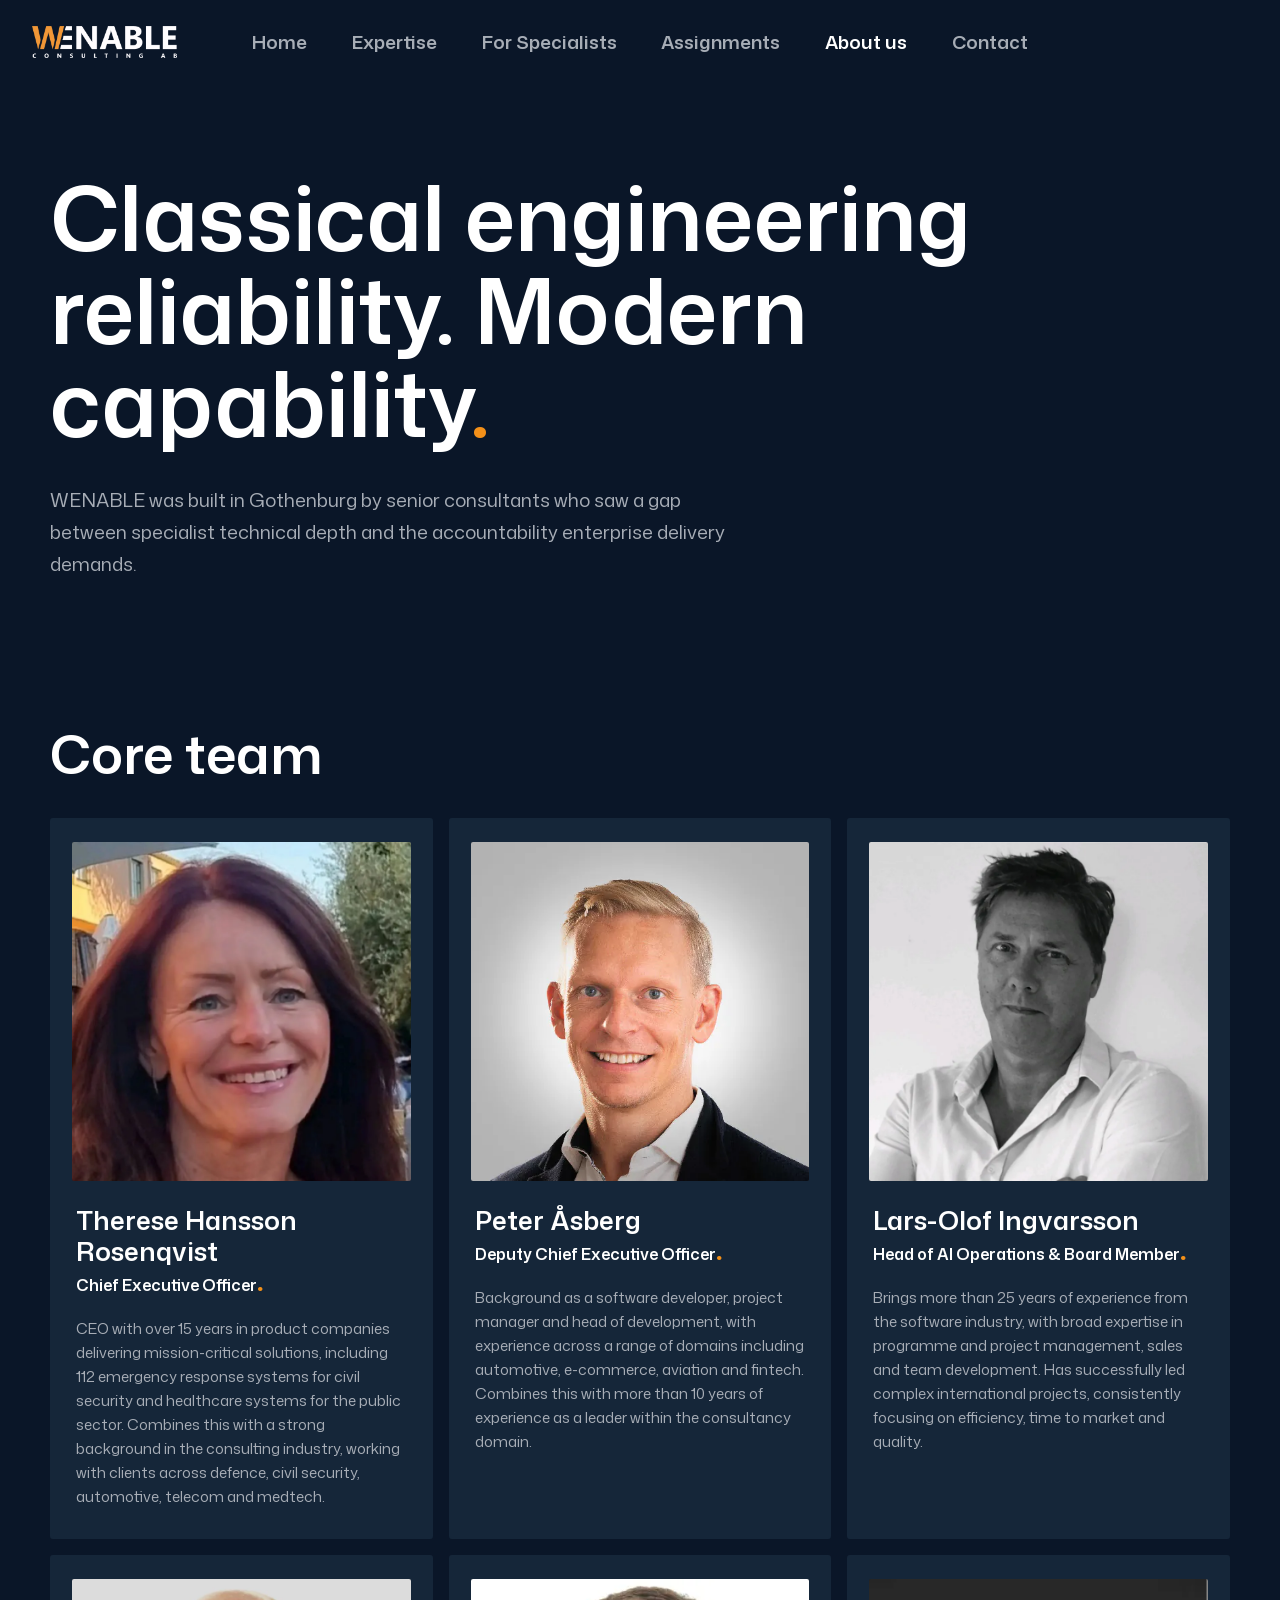
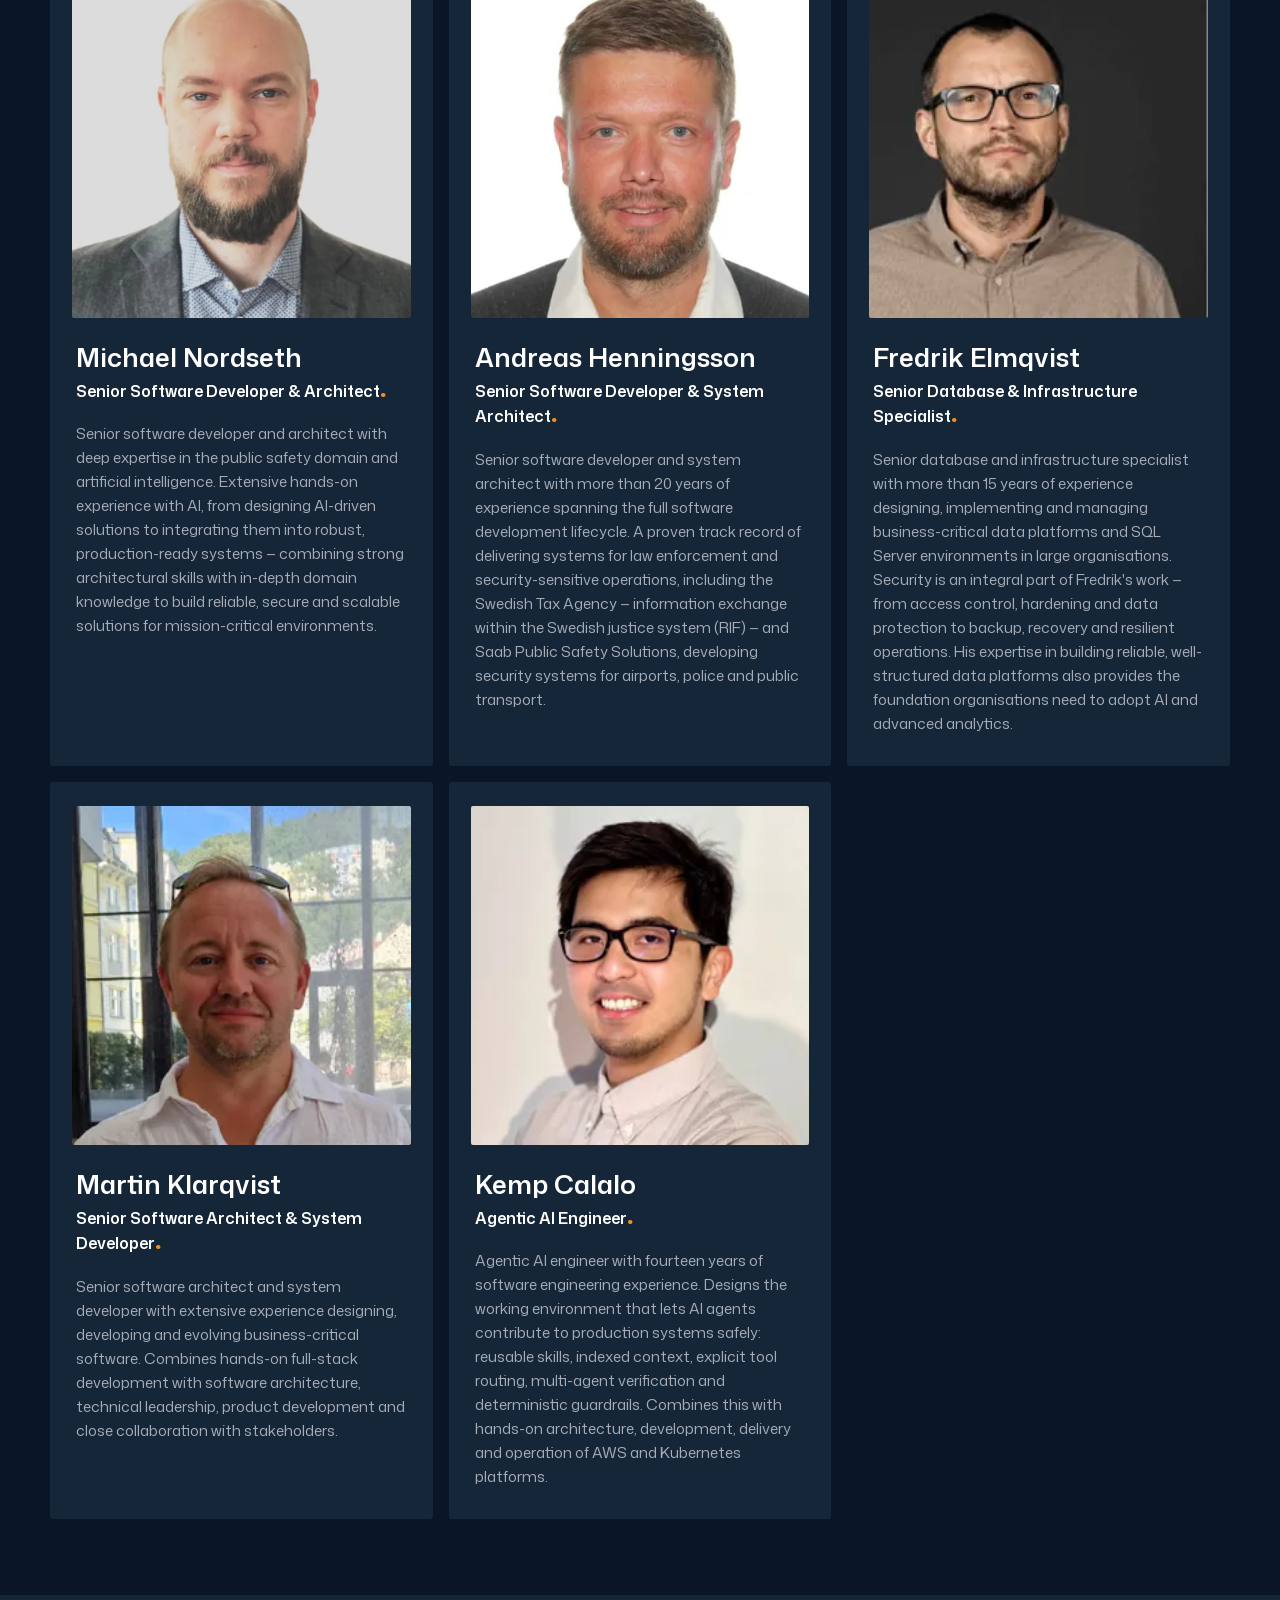
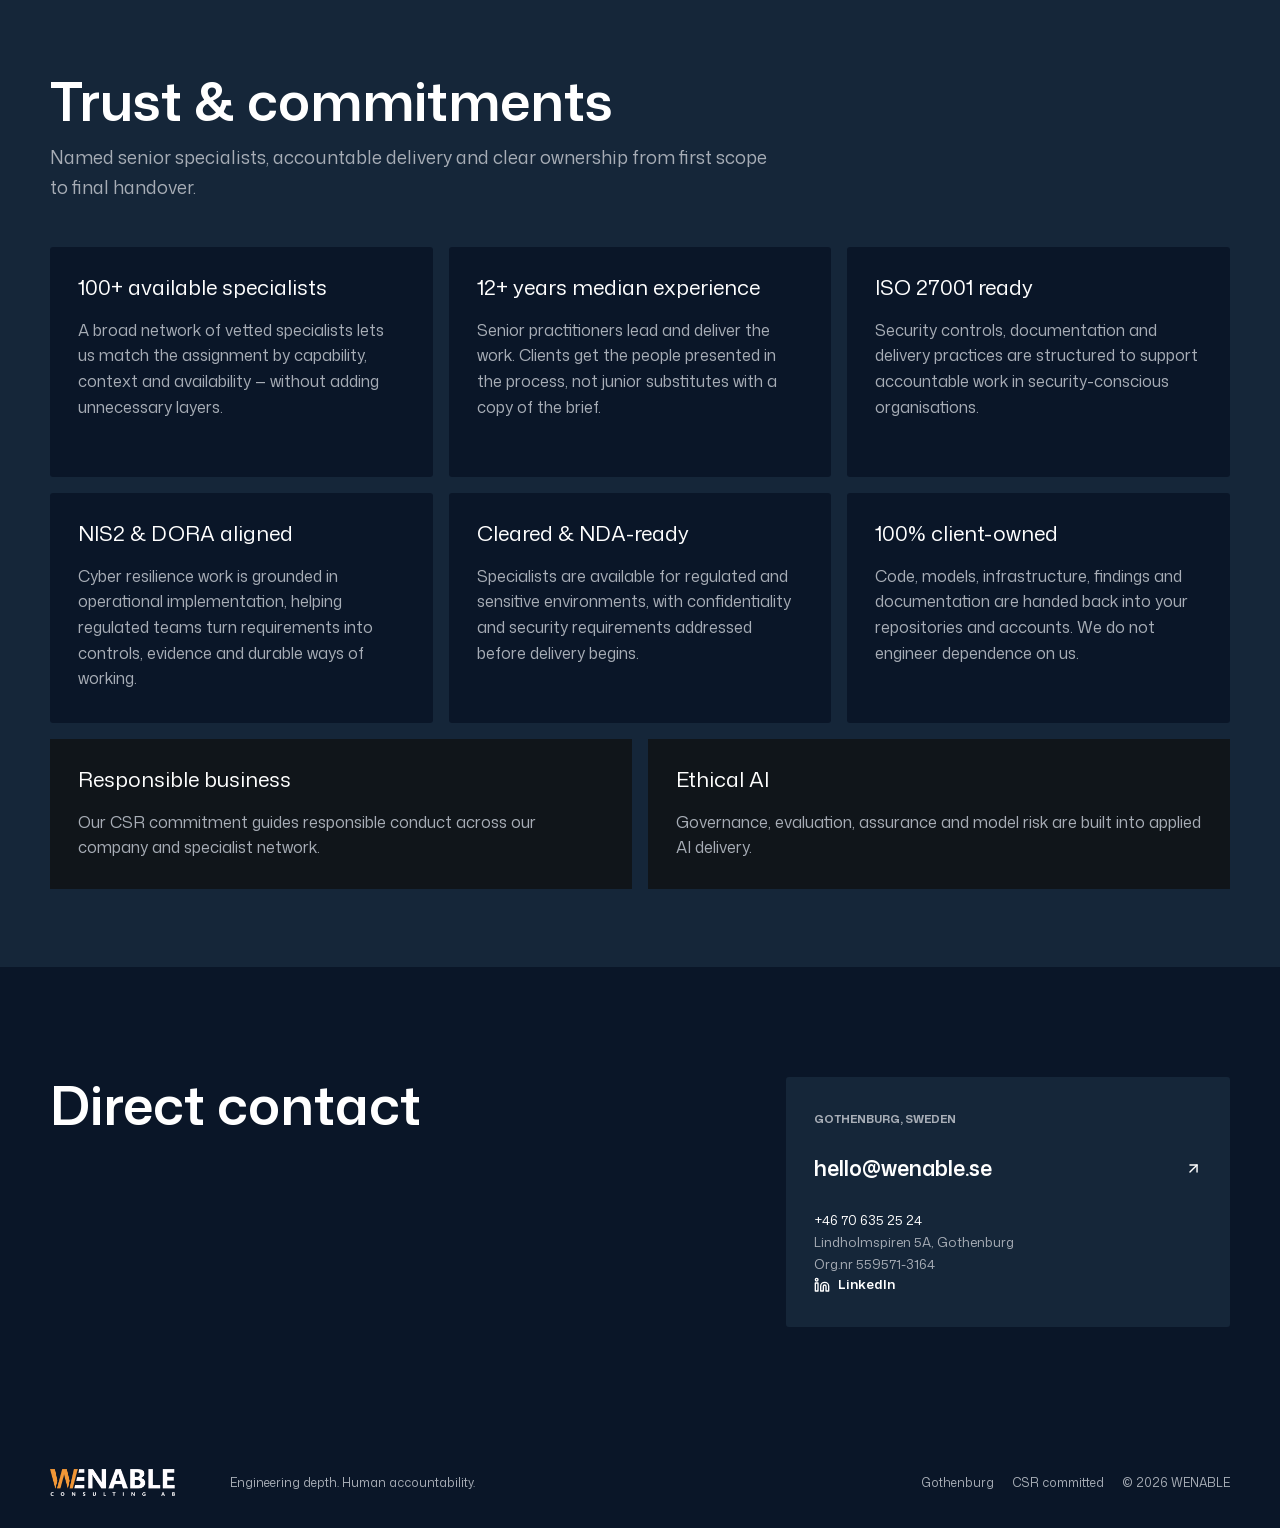
==== commit 212a28d0: "Ta bort August Bredberg från teamsidan Co-Authored-By: Claude Opus 5.5 <noreply@anthropic.com>" ====
--- a/about.html
+++ b/about.html
@@ -262,27 +262,6 @@
               delivery and operation of AWS and Kubernetes platforms.
             </p>
           </article>
-          <article class="team-card profile-card">
-            <img
-              class="profile-photo"
-              src="assets/img/team/august.webp"
-              alt="Portrait of August Bredberg"
-              loading="lazy"
-            />
-            <h3>August Bredberg</h3>
-            <p class="profile-title">
-              Senior Fullstack Developer<span class="profile-title-period" aria-hidden="true"
-                >.</span
-              >
-            </p>
-            <p class="profile-bio">
-              Experienced fullstack developer in the C#/.NET ecosystem with a strong focus on
-              AI-powered solutions, from AI assistants grounded in company data to RAG, vector
-              search and LLM integrations. AI coding agents are an integral part of his development
-              workflow. Recently delivered AML compliance systems in a regulated banking
-              environment.
-            </p>
-          </article>
         </div>
       </section>
       <section id="trust" class="governance-band">
